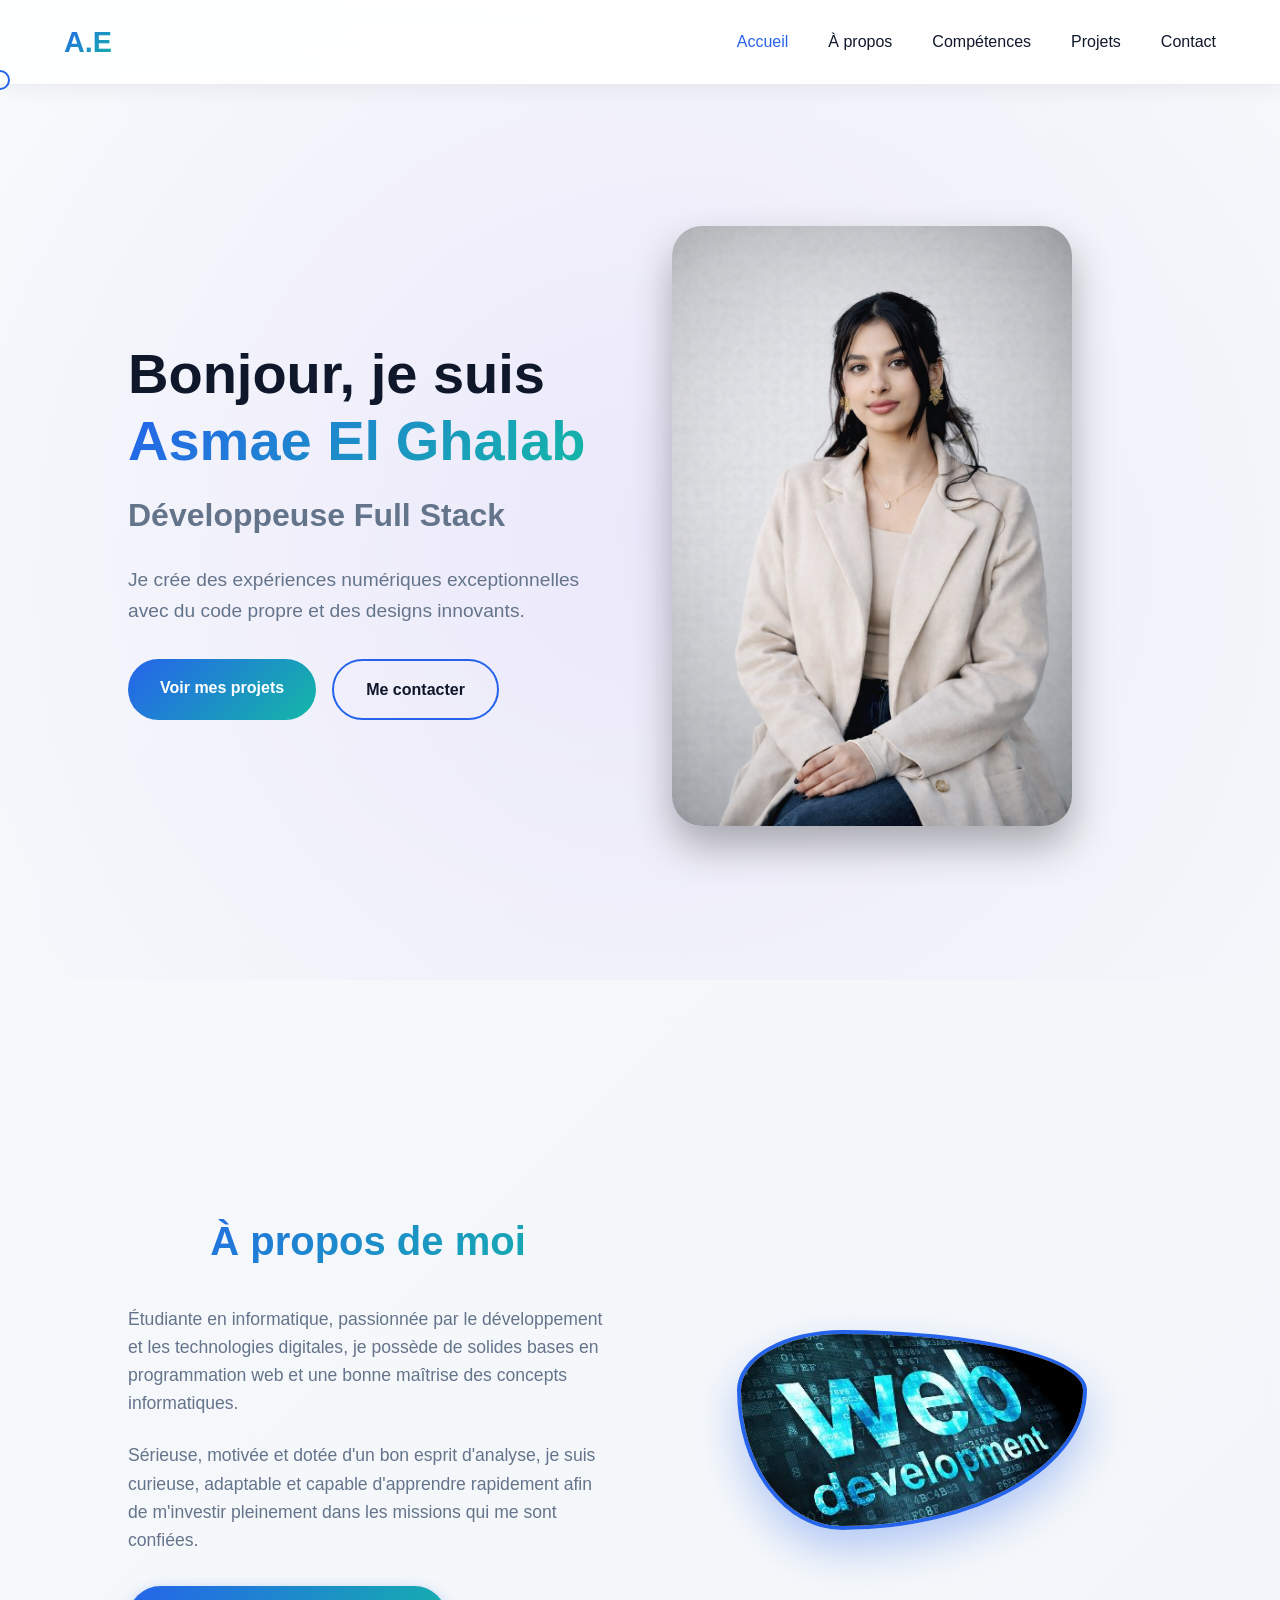
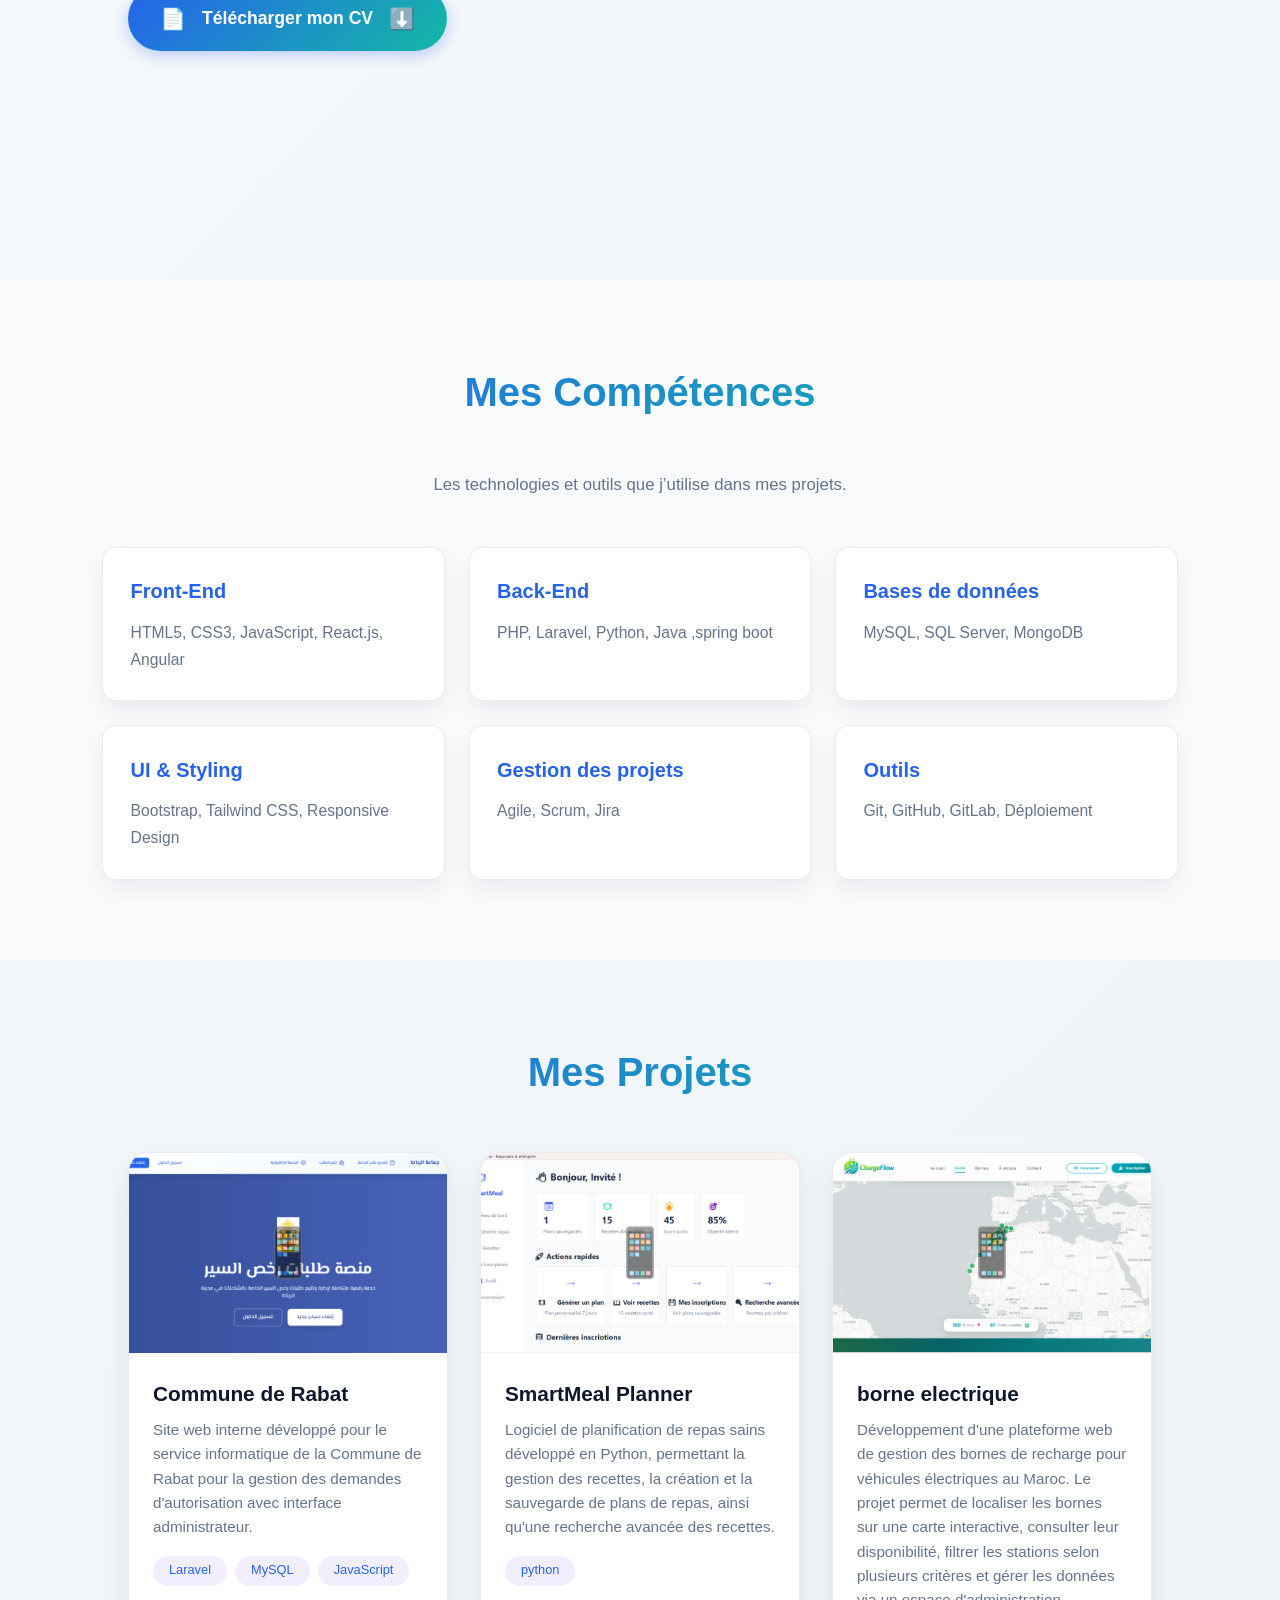
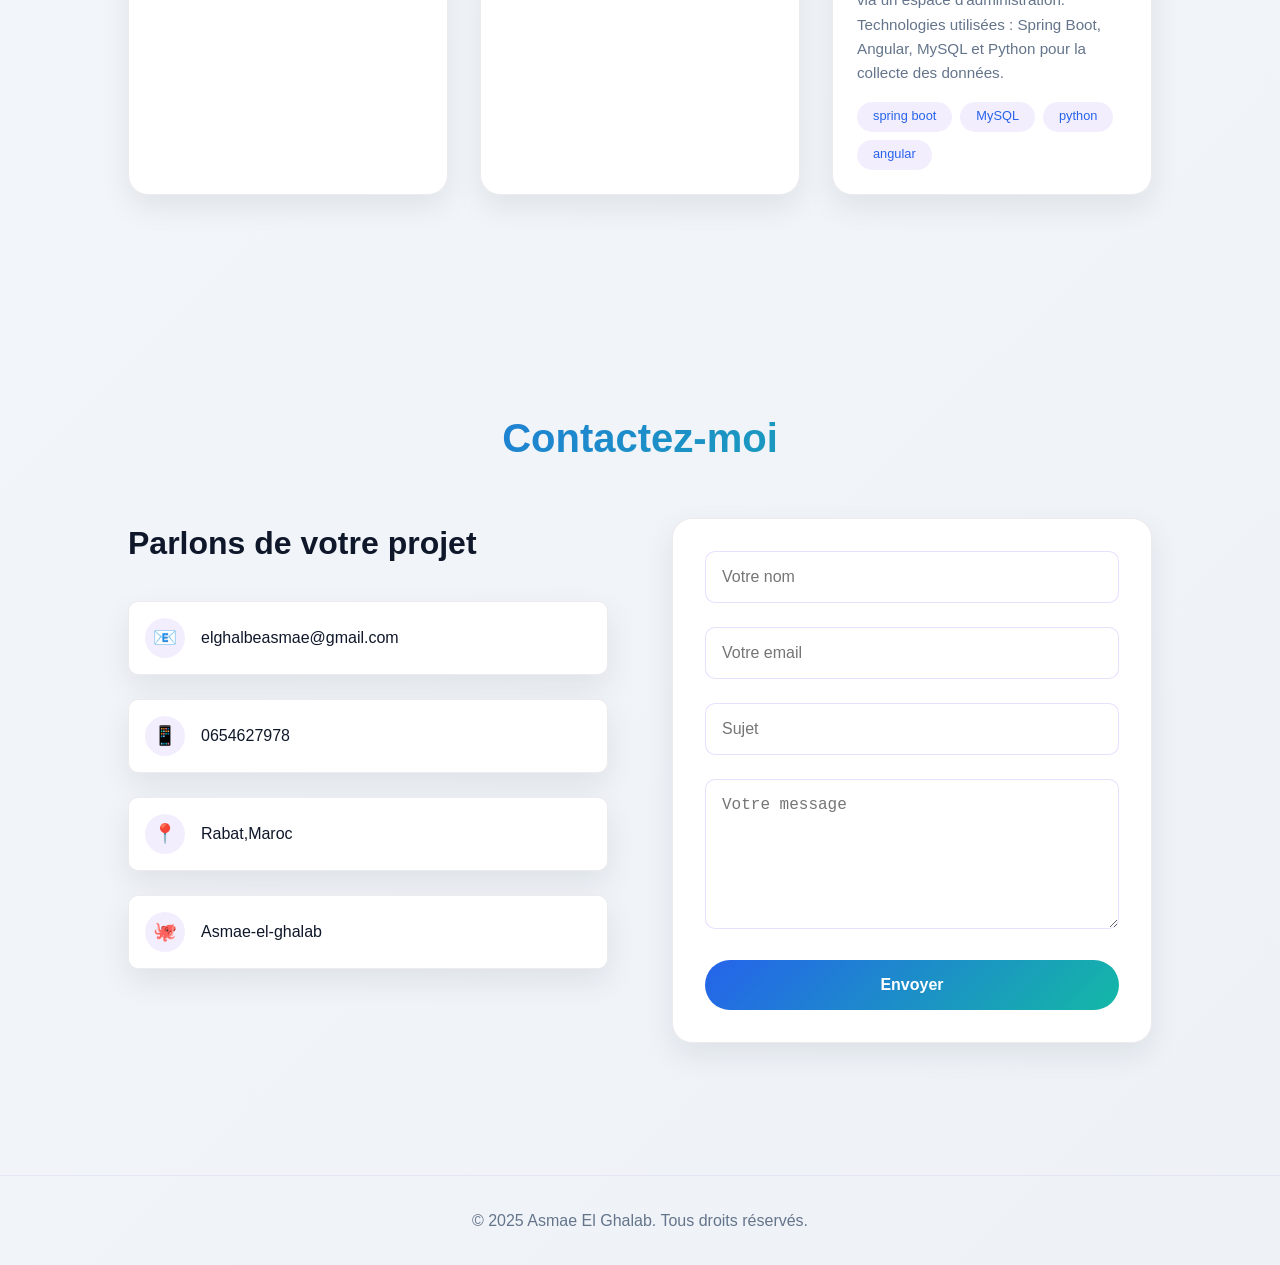
==== index.html @ 0dd9e02a "Rename portfolio.html to index.html" ====
<!DOCTYPE html>
<html lang="fr">
<head>
    <meta charset="UTF-8">
    <meta name="viewport" content="width=device-width, initial-scale=1.0">
    <title>Asmae El Ghalab - Développeuse Portfolio</title>
     <link rel="stylesheet" href="portfolio.css">
   
</head>
<body>
    <!-- Loader -->
    <div class="loader" id="loader">
        <div class="loader-text">Asmae EL GHALAB</div>
    </div>

    <!-- Custom Cursor -->
    <div class="cursor" id="cursor"></div>

    <!-- Navigation -->
    <nav>
        <div class="logo">A.E</div>
        <ul class="nav-links" id="navLinks">
            <li><a href="#home">Accueil</a></li>
            <li><a href="#about">À propos</a></li>
             <li><a href="#skills">Compétences</a></li>
            <li><a href="#projects">Projets</a></li>
            <li><a href="#contact">Contact</a></li>
        </ul>
        <div class="menu-toggle" id="menuToggle">
            <span></span>
            <span></span>
            <span></span>
        </div>
    </nav>

    <main>
        <!-- Hero Section -->
        <section id="home" class="hero">
            <div class="hero-content">
                <div class="hero-text">
                    <h1>Bonjour, je suis <span class="name">Asmae El Ghalab</span></h1>
                    <h2>Développeuse Full Stack</h2>
                    <p>Je crée des expériences numériques exceptionnelles avec du code propre et des designs innovants.</p>
                    <div class="hero-buttons">
                        <a href="#projects" class="btn btn-primary">Voir mes projets</a>
                        <a href="#contact" class="btn btn-outline">Me contacter</a>
                    </div>
                </div>
                <div class="hero-image">
                    <img src="imageA.png" alt="Asmae El Ghalab">
                </div>
            </div>
        </section>

        <!-- About Section -->
      <!-- About Section -->
<section id="about">
    <div class="about-content">
        <div class="about-text">
            <h2 class="section-title">À propos de moi</h2>
            <p>Étudiante en informatique, passionnée par le développement et les technologies digitales, je possède de solides bases en programmation web et une bonne maîtrise des concepts informatiques.</p>
            <p>Sérieuse, motivée et dotée d'un bon esprit d'analyse, je suis curieuse, adaptable et capable d'apprendre rapidement afin de m'investir pleinement dans les missions qui me sont confiées.</p>
            
            <!-- Bouton de téléchargement du CV -->
            <div class="cv-download">
                <a href="c:\Users\hp\Downloads\Black and White Simple Corporate Resume (2).pdf" download="Black and White Simple Corporate Resume (2).pdf" class="btn-cv">
                    <span class="cv-icon">📄</span>
                    Télécharger mon CV
                    <span class="download-icon">⬇️</span>
                </a>
            </div>
        </div>
          <div class="about-image">
            <img src="imageB.jpg" alt="Asmae El Ghalab" class="profile-image">
           
        </div>
       
    </div>
</section>
         <!-- Skills Section -->
<section id="skills" class="skills-section">
    <h2 class="section-title">Mes Compétences</h2>
    <p class="skills-subtitle">Les technologies et outils que j’utilise dans mes projets.</p>

    <div class="simple-skills-grid">
        <div class="simple-skill-card">
            <h3>Front-End</h3>
            <p>HTML5, CSS3, JavaScript, React.js, Angular </p>
        </div>

        <div class="simple-skill-card">
            <h3>Back-End</h3>
            <p>PHP, Laravel, Python, Java ,spring boot </p>
        </div>

        <div class="simple-skill-card">
            <h3>Bases de données</h3>
            <p>MySQL, SQL Server, MongoDB</p>
        </div>

        <div class="simple-skill-card">
            <h3>UI & Styling</h3>
            <p>Bootstrap, Tailwind CSS, Responsive Design</p>
        </div>

        <div class="simple-skill-card">
            <h3>Gestion des projets </h3>
            <p>Agile, Scrum, Jira</p>
        </div>

        <div class="simple-skill-card">
            <h3>Outils</h3>
            <p>Git, GitHub, GitLab, Déploiement</p>
        </div>
    </div>
</section>
        <!-- Projects Section -->
        <section id="projects">
            <h2 class="section-title">Mes Projets</h2>
            <div class="projects-grid" id="projectsGrid">
                <!-- Projects will be loaded dynamically with JavaScript -->
            </div>
        </section>

        <!-- Contact Section -->
        <section id="contact">
            <h2 class="section-title">Contactez-moi</h2>
            <div class="contact-content">
                <div class="contact-info">
                    <h2>Parlons de votre projet</h2>
                    
                    <div class="contact-details">
                        <div class="contact-item">
                            <div class="contact-icon">📧</div>
                            <div>elghalbeasmae@gmail.com</div>
                        </div>
                        <div class="contact-item">
                            <div class="contact-icon">📱</div>
                            <div>0654627978</div>
                        </div>
                        <div class="contact-item">
                            <div class="contact-icon">📍</div>
                            <div>Rabat,Maroc </div>
                        </div>
                       <div class="contact-item">
    <div class="contact-icon">🐙</div>
    <a href="https://github.com/Asmae-el-ghalab" target="_blank" style="color: var(--text-light); text-decoration: none;">Asmae-el-ghalab</a>
</div>
                    </div>
                </div>

           <!-- Modifiez votre formulaire comme ceci -->
       <!-- Ça marche sans configuration, sans JavaScript, immédiatement -->
    <form class="contact-form" action="https://formsubmit.co/elghalbeasmae@gmail.com" method="POST">
    <input type="hidden" name="_captcha" value="false">
    <input type="hidden" name="_template" value="box">
    <input type="hidden" name="_subject" value="Nouveau message depuis mon portfolio">
   

    <div class="form-group">
        <input type="text" name="Nom" placeholder="Votre nom" required>
    </div>

    <div class="form-group">
        <input type="email" name="Email" placeholder="Votre email" required>
    </div>

    <div class="form-group">
        <input type="text" name="Sujet" placeholder="Sujet" required>
    </div>

    <div class="form-group">
        <textarea name="Message" placeholder="Votre message" required></textarea>
    </div>

    <button type="submit" class="btn btn-primary" style="width: 100%;">
        Envoyer
    </button>
</form>
            </div>
        </section>
    </main>

    <footer>
        <p>&copy; 2025 Asmae El Ghalab. Tous droits réservés.</p>
    </footer>

    <script>
        // Projects data
        
        // Loader
        window.addEventListener('load', () => {
            setTimeout(() => {
                document.getElementById('loader').classList.add('hidden');
            }, 1500);
        });

        // Custom cursor
        const cursor = document.getElementById('cursor');
        
        document.addEventListener('mousemove', (e) => {
            cursor.style.left = e.clientX + 'px';
            cursor.style.top = e.clientY + 'px';
        });

        // Add hover effect to interactive elements
        const interactiveElements = document.querySelectorAll('a, button, .project-card, .skill-tag, .contact-item');
        interactiveElements.forEach(el => {
            el.addEventListener('mouseenter', () => cursor.classList.add('hover'));
            el.addEventListener('mouseleave', () => cursor.classList.remove('hover'));
        });

        // Mobile menu toggle
        const menuToggle = document.getElementById('menuToggle');
        const navLinks = document.getElementById('navLinks');

        menuToggle.addEventListener('click', () => {
            menuToggle.classList.toggle('active');
            navLinks.classList.toggle('active');
        });

        // Close mobile menu when clicking a link
        document.querySelectorAll('.nav-links a').forEach(link => {
            link.addEventListener('click', () => {
                menuToggle.classList.remove('active');
                navLinks.classList.remove('active');
            });
        });

        // Load projects dynamically
const projectsGrid = document.getElementById('projectsGrid');

const mesProjets = [
    {
        title: "Commune de Rabat",
        description: "Site web interne développé pour le service informatique de la Commune de Rabat pour la gestion des demandes d'autorisation avec interface administrateur.",
        tech: ['Laravel', 'MySQL', 'JavaScript'],
        imageUrl: 'app1.png',
        githubUrl: 'https://github.com/Asmae-el-ghalab/autorisation-circulation.git'
    },
    {
        title: "SmartMeal Planner",
        description: " Logiciel de planification de repas sains développé en Python, permettant la gestion des recettes, la création et la sauvegarde de plans de repas, ainsi qu'une recherche avancée des recettes.",
        tech: ['python'],
        imageUrl: 'app-recette.png',
        githubUrl: 'https://github.com/Asmae-el-ghalab/App-recette.git'
    }
    ,{
        title: "borne electrique ",
        description: "Développement d'une plateforme web de gestion des bornes de recharge pour véhicules électriques au Maroc. Le projet permet de localiser les bornes sur une carte interactive, consulter leur disponibilité, filtrer les stations selon plusieurs critères et gérer les données via un espace d'administration. Technologies utilisées : Spring Boot, Angular, MySQL et Python pour la collecte des données.",
        tech: ['spring boot', 'MySQL', 'python','angular'],
        imageUrl: 'borne.png',
        githubUrl: 'https://github.com/Asmae-el-ghalab/electric-charging-pipeline.git'
    }
];

projectsGrid.innerHTML = mesProjets.map(projet => {
    const techSpans = projet.tech.map(tech => `<span>${tech}</span>`).join('');

    return `
        <div class="project-card">
            <div class="project-image">
                <img src="${projet.imageUrl}" alt="${projet.title}" style="width: 100%; height: 100%; object-fit: cover;">
            </div>

            <div class="project-info">
                <h3>${projet.title}</h3>
                <p>${projet.description}</p>

                <div class="project-tech">
                    ${techSpans}
                </div>
            </div>

            <div class="project-links">
                <a href="${projet.githubUrl}" target="_blank" class="project-link">Code source</a>
            </div>
        </div>
    `;
}).join('');

        // Smooth scrolling for navigation links
        document.querySelectorAll('a[href^="#"]').forEach(anchor => {
            anchor.addEventListener('click', function (e) {
                e.preventDefault();
                const target = document.querySelector(this.getAttribute('href'));
                if (target) {
                    target.scrollIntoView({
                        behavior: 'smooth',
                        block: 'start'
                    });
                }
            });
        });

       

        // Animation on scroll
        const observerOptions = {
            threshold: 0.1,
            rootMargin: '0px 0px -50px 0px'
        };

        const observer = new IntersectionObserver((entries) => {
            entries.forEach(entry => {
                if (entry.isIntersecting) {
                    entry.target.style.opacity = '1';
                    entry.target.style.transform = 'translateY(0)';
                }
            });
        }, observerOptions);

        // Observe all sections and elements that should animate
        document.querySelectorAll('section, .stat-item, .project-card, .contact-item').forEach(el => {
            el.style.opacity = '0';
            el.style.transform = 'translateY(30px)';
            el.style.transition = 'opacity 0.6s ease, transform 0.6s ease';
            observer.observe(el);
        });

        // Active navigation link based on scroll position
        const sections = document.querySelectorAll('section');
        
        window.addEventListener('scroll', () => {
            let current = '';
            
            sections.forEach(section => {
                const sectionTop = section.offsetTop - 100;
                const sectionHeight = section.clientHeight;
                if (scrollY >= sectionTop && scrollY < sectionTop + sectionHeight) {
                    current = section.getAttribute('id');
                }
            });
            
            document.querySelectorAll('.nav-links a').forEach(link => {
                link.style.color = link.getAttribute('href') === `#${current}` 
                    ? 'var(--primary-color)' 
                    : 'var(--text-light)';
            });
        });
        // Gestion du téléchargement du CV avec feedback
document.addEventListener('DOMContentLoaded', function() {
    const cvButton = document.querySelector('.btn-cv');
    
    if (cvButton) {
        cvButton.addEventListener('click', function(e) {
            // Optionnel : Ajouter une classe pour l'animation de téléchargement
            this.classList.add('downloading');
            
            // Simuler un petit délai avant de retirer l'animation
            setTimeout(() => {
                this.classList.remove('downloading');
            }, 1000);
            
            // Le téléchargement se fera normalement grâce à l'attribut download
            // Vous pouvez ajouter un message de confirmation si vous voulez
            console.log('Téléchargement du CV en cours...');
        });
    }
}); 


    </script>
</body>
</html>
---- portfolio.css ----
/* ===== RESET & BASE ===== */
        * {
            margin: 0;
            padding: 0;
            box-sizing: border-box;
        }

        :root {
        --primary-color: #2563EB;
        --secondary-color: #14B8A6;
        --dark-bg: #F8FAFC;
        --darker-bg: #EEF2F7;
        --text-light: #0F172A;
        --text-gray: #64748B;
        --card-bg: #FFFFFF;
        --transition: all 0.3s ease;
}

        html {
            scroll-behavior: smooth;
        }

          body {
          font-family: 'Segoe UI', Tahoma, Geneva, Verdana, sans-serif;
          background: linear-gradient(135deg, #F8FAFC, #EEF2F7);
          color: var(--text-light);
          line-height: 1.6;
          overflow-x: hidden;
}
        /* ===== LOADER ===== */
        .loader {
            position: fixed;
            top: 0;
            left: 0;
            width: 100%;
            height: 100%;
            background: var(--darker-bg);
            display: flex;
            justify-content: center;
            align-items: center;
            z-index: 9999;
            transition: opacity 0.5s ease, visibility 0.5s ease;
        }

        .loader.hidden {
            opacity: 0;
            visibility: hidden;
        }

        .loader-text {
            font-size: 2rem;
            font-weight: bold;
            background: linear-gradient(135deg, var(--primary-color), var(--secondary-color));
            -webkit-background-clip: text;
            -webkit-text-fill-color: transparent;
            animation: pulse 1.5s ease-in-out infinite;
        }

        @keyframes pulse {
            0%, 100% { transform: scale(1); opacity: 1; }
            50% { transform: scale(1.1); opacity: 0.8; }
        }

        /* ===== CURSOR ===== */
        .cursor {
            width: 20px;
            height: 20px;
            border: 2px solid var(--primary-color);
            border-radius: 50%;
            position: fixed;
            pointer-events: none;
            z-index: 9999;
            transition: transform 0.2s ease;
            transform: translate(-50%, -50%);
        }

        .cursor.hover {
            transform: translate(-50%, -50%) scale(1.5);
            background: rgba(139, 92, 246, 0.1);
            border-color: var(--secondary-color);
        }

        /* ===== NAVIGATION ===== */
           nav {
    position: fixed;
    top: 0;
    width: 100%;
    padding: 1.2rem 5%;
    display: flex;
    justify-content: space-between;
    align-items: center;
    z-index: 1000;
    backdrop-filter: blur(14px);
    background: rgba(255, 255, 255, 0.85);
    border-bottom: 1px solid rgba(15, 23, 42, 0.08);
    box-shadow: 0 4px 20px rgba(15, 23, 42, 0.06);
}
        .logo {
            font-size: 1.8rem;
            font-weight: bold;
            background: linear-gradient(135deg, var(--primary-color), var(--secondary-color));
            -webkit-background-clip: text;
            -webkit-text-fill-color: transparent;
            cursor: pointer;
        }

        .nav-links {
            display: flex;
            gap: 2.5rem;
            list-style: none;
        }

        .nav-links a {
            color: var(--text-light);
            text-decoration: none;
            font-weight: 500;
            transition: var(--transition);
            position: relative;
        }

        .nav-links a::after {
            content: '';
            position: absolute;
            bottom: -5px;
            left: 0;
            width: 0;
            height: 2px;
            background: linear-gradient(135deg, var(--primary-color), var(--secondary-color));
            transition: var(--transition);
        }

        .nav-links a:hover {
            color: var(--primary-color);
        }

        .nav-links a:hover::after {
            width: 100%;
        }

        .menu-toggle {
            display: none;
            flex-direction: column;
            cursor: pointer;
        }

        .menu-toggle span {
            width: 25px;
            height: 3px;
            background: var(--text-light);
            margin: 3px 0;
            transition: var(--transition);
        }

        /* ===== MAIN CONTENT ===== */
        main {
            margin-top: 80px;
        }

        section {
            padding: 5rem 10%;
            min-height: 100vh;
            display: flex;
            flex-direction: column;
            justify-content: center;
        }
        /* Style pour l'image */
.about-image {
    position: relative;
    display: flex;
    flex-direction: column;
    align-items: center;
    justify-content: center;
}

.profile-image {
    width: 100%;
    max-width: 350px;
    height: auto;
    border-radius: 30% 70% 70% 30% / 30% 30% 70% 70%;
    object-fit: cover;
    box-shadow: 0 20px 40px rgba(37, 99, 235, 0.3);
    border: 4px solid var(--primary-color);
    transition: all 0.5s ease;
    animation: floatImage 6s ease-in-out infinite;
}

.profile-image:hover {
    transform: scale(1.02);
    box-shadow: 0 30px 60px rgba(37, 99, 235, 0.4);
    border-color: var(--secondary-color);
}

@keyframes floatImage {
    0%, 100% {
        transform: translateY(0);
    }
    50% {
        transform: translateY(-20px);
    }
}

.image-caption {
    margin-top: 1.5rem;
    text-align: center;
    background: var(--card-bg);
    padding: 0.8rem 2rem;
    border-radius: 50px;
    border: 1px solid var(--primary-color);
    box-shadow: 0 5px 15px rgba(37, 99, 235, 0.2);
}

.caption-text {
    display: block;
    font-size: 1.2rem;
    font-weight: 600;
    color: var(--primary-color);
}

.caption-title {
    display: block;
    font-size: 0.9rem;
    color: var(--text-gray);
    margin-top: 0.2rem;
}

/* Ajustement responsive pour l'image */
@media (max-width: 968px) {
    .about-image {
        order: -1; /* L'image apparaît en premier sur mobile */
        margin-bottom: 2rem;
    }
    
    .profile-image {
        max-width: 280px;
    }
}

@media (max-width: 480px) {
    .profile-image {
        max-width: 220px;
    }
    
    .image-caption {
        padding: 0.6rem 1.5rem;
    }
    
    .caption-text {
        font-size: 1rem;
    }
}
        /* ===== HERO SECTION ===== */
        .hero {
            position: relative;
            overflow: hidden;
        }

        .hero::before {
            content: '';
            position: absolute;
            top: -50%;
            right: -50%;
            width: 200%;
            height: 200%;
            background: radial-gradient(circle, rgba(139, 92, 246, 0.1) 0%, transparent 50%);
            animation: rotate 30s linear infinite;
        }

        @keyframes rotate {
            from { transform: rotate(0deg); }
            to { transform: rotate(360deg); }
        }

        .hero-content {
            display: grid;
            grid-template-columns: 1fr 1fr;
            gap: 4rem;
            align-items: center;
            position: relative;
            z-index: 1;
        }

        .hero-text h1 {
            font-size: 3.5rem;
            margin-bottom: 1rem;
            line-height: 1.2;
        }

        .hero-text .name {
            background: linear-gradient(135deg, var(--primary-color), var(--secondary-color));
            -webkit-background-clip: text;
            -webkit-text-fill-color: transparent;
        }

        .hero-text h2 {
            font-size: 2rem;
            color: var(--text-gray);
            margin-bottom: 1.5rem;
        }

        .hero-text p {
            font-size: 1.2rem;
            color: var(--text-gray);
            margin-bottom: 2rem;
            max-width: 500px;
        }

        .hero-buttons {
            display: flex;
            gap: 1rem;
        }

        .btn {
            padding: 1rem 2rem;
            border: none;
            border-radius: 50px;
            font-size: 1rem;
            font-weight: 600;
            cursor: pointer;
            transition: var(--transition);
            text-decoration: none;
            display: inline-block;
        }

        .btn-primary {
            background: linear-gradient(135deg, var(--primary-color), var(--secondary-color));
            color: white;
        }

        .btn-primary:hover {
            transform: translateY(-3px);
            box-shadow: 0 10px 20px rgba(139, 92, 246, 0.3);
        }

        .btn-outline {
            border: 2px solid var(--primary-color);
            background: transparent;
            color: var(--text-light);
        }

        .btn-outline:hover {
            background: var(--primary-color);
            transform: translateY(-3px);
        }

        .hero-image {
            position: relative;
        }

        .hero-image img {
            width: 100%;
            max-width: 400px;
            border-radius: 30px;
            box-shadow: 0 20px 40px rgba(0, 0, 0, 0.3);
            animation: float 6s ease-in-out infinite;
            filter: grayscale(20%);
            transition: var(--transition);
        }

        .hero-image img:hover {
            filter: grayscale(0%);
            transform: scale(1.02);
        }

        @keyframes float {
            0%, 100% { transform: translateY(0); }
            50% { transform: translateY(-20px); }
        }

        /* ===== ABOUT SECTION ===== */
        .about-content {
            display: grid;
            grid-template-columns: 1fr 1fr;
            gap: 4rem;
            align-items: center;
        }

        .about-text h2 {
            font-size: 2.5rem;
            margin-bottom: 2rem;
            background: linear-gradient(135deg, var(--primary-color), var(--secondary-color));
            -webkit-background-clip: text;
            -webkit-text-fill-color: transparent;
        }

        .about-text p {
            color: var(--text-gray);
            margin-bottom: 1.5rem;
            font-size: 1.1rem;
        }

        .skills {
            display: flex;
            flex-wrap: wrap;
            gap: 1rem;
            margin-top: 2rem;
        }

        .skill-tag {
            padding: 0.5rem 1.5rem;
            background: var(--card-bg);
            border-radius: 50px;
            font-size: 0.9rem;
            color: var(--text-light);
            border: 1px solid var(--primary-color);
            transition: var(--transition);
            cursor: default;
        }

        .skill-tag:hover {
            background: var(--primary-color);
            transform: translateY(-3px);
        }

        .about-stats {
            display: grid;
            grid-template-columns: repeat(2, 1fr);
            gap: 2rem;
        }

        .stat-item {
            text-align: center;
            padding: 2rem;
            background: var(--card-bg);
            border-radius: 20px;
            transition: var(--transition);
        }

        .stat-item:hover {
            transform: translateY(-10px);
            box-shadow: 0 10px 30px rgba(139, 92, 246, 0.2);
        }

        .stat-number {
            font-size: 2.5rem;
            font-weight: bold;
            background: linear-gradient(135deg, var(--primary-color), var(--secondary-color));
            -webkit-background-clip: text;
            -webkit-text-fill-color: transparent;
        }

        .stat-label {
            color: var(--text-gray);
            margin-top: 0.5rem;
        }

        /* ===== PROJECTS SECTION ===== */
        .section-title {
            font-size: 2.5rem;
            text-align: center;
            margin-bottom: 3rem;
            background: linear-gradient(135deg, var(--primary-color), var(--secondary-color));
            -webkit-background-clip: text;
            -webkit-text-fill-color: transparent;
        }

        .projects-grid {
            display: grid;
            grid-template-columns: repeat(auto-fit, minmax(300px, 1fr));
            gap: 2rem;
        }

        .project-card {
            background: var(--card-bg);
            border-radius: 20px;
            overflow: hidden;
            transition: var(--transition);
            cursor: pointer;
            position: relative;
        }

        .project-card:hover {
            transform: translateY(-10px);
            box-shadow: 0 20px 40px rgba(139, 92, 246, 0.2);
        }

        .project-image {
            width: 100%;
            height: 200px;
            background: linear-gradient(135deg, var(--primary-color), var(--secondary-color));
            position: relative;
            overflow: hidden;
        }

        .project-image::before {
            content: '📱';
            position: absolute;
            top: 50%;
            left: 50%;
            transform: translate(-50%, -50%);
            font-size: 3rem;
            opacity: 0.5;
        }

        .project-info {
            padding: 1.5rem;
        }

        .project-info h3 {
            font-size: 1.3rem;
            margin-bottom: 0.5rem;
        }

        .project-info p {
            color: var(--text-gray);
            margin-bottom: 1rem;
            font-size: 0.95rem;
        }

        .project-tech {
            display: flex;
            flex-wrap: wrap;
            gap: 0.5rem;
        }

        .project-tech span {
            padding: 0.3rem 1rem;
            background: rgba(139, 92, 246, 0.1);
            border-radius: 50px;
            font-size: 0.8rem;
            color: var(--primary-color);
        }

        .project-links {
            position: absolute;
            top: 0;
            left: 0;
            width: 100%;
            height: 100%;
            background: rgba(15, 23, 42, 0.9);
            display: flex;
            justify-content: center;
            align-items: center;
            gap: 1rem;
            opacity: 0;
            transition: var(--transition);
        }

        .project-card:hover .project-links {
            opacity: 1;
        }

        .project-link {
            padding: 0.8rem 1.5rem;
            background: var(--primary-color);
            color: white;
            text-decoration: none;
            border-radius: 50px;
            transition: var(--transition);
        }

        .project-link:hover {
            background: var(--secondary-color);
            transform: scale(1.1);
        }

        /* ===== CONTACT SECTION ===== */
        .contact-content {
            display: grid;
            grid-template-columns: 1fr 1fr;
            gap: 4rem;
            align-items: start;
        }

        .contact-info h2 {
            font-size: 2rem;
            margin-bottom: 1.5rem;
        }

        .contact-details {
            margin-top: 2rem;
        }

        .contact-item {
            display: flex;
            align-items: center;
            gap: 1rem;
            margin-bottom: 1.5rem;
            padding: 1rem;
            background: var(--card-bg);
            border-radius: 10px;
            transition: var(--transition);
        }

        .contact-item:hover {
            transform: translateX(10px);
            background: linear-gradient(135deg, var(--primary-color), var(--secondary-color));
        }

        .contact-icon {
            width: 40px;
            height: 40px;
            background: rgba(139, 92, 246, 0.1);
            border-radius: 50%;
            display: flex;
            align-items: center;
            justify-content: center;
            font-size: 1.2rem;
        }

        .contact-form {
            background: var(--card-bg);
            padding: 2rem;
            border-radius: 20px;
        }

        .form-group {
            margin-bottom: 1.5rem;
        }

        .form-group input,
        .form-group textarea {
            width: 100%;
            padding: 1rem;
            background: rgba(255, 255, 255, 0.05);
            border: 1px solid rgba(139, 92, 246, 0.2);
            border-radius: 10px;
            color: var(--text-light);
            font-size: 1rem;
            transition: var(--transition);
        }

        .form-group input:focus,
        .form-group textarea:focus {
            outline: none;
            border-color: var(--primary-color);
            background: rgba(139, 92, 246, 0.1);
        }

        .form-group textarea {
            height: 150px;
            resize: vertical;
        }

        /* ===== FOOTER ===== */
        footer {
            text-align: center;
            padding: 2rem;
            border-top: 1px solid rgba(139, 92, 246, 0.1);
            color: var(--text-gray);
        }

        /* ===== RESPONSIVE DESIGN ===== */
        @media (max-width: 968px) {
            .hero-content,
            .about-content,
            .contact-content {
                grid-template-columns: 1fr;
                text-align: center;
            }

            .hero-text p {
                margin: 0 auto 2rem;
            }

            .hero-buttons {
                justify-content: center;
            }

            .hero-image {
                order: -1;
            }

            .hero-image img {
                max-width: 300px;
                margin: 0 auto;
            }

            .about-stats {
                margin-top: 2rem;
            }

            .nav-links {
                position: fixed;
                top: 80px;
                left: -100%;
                width: 100%;
                height: calc(100vh - 80px);
                background: var(--dark-bg);
                flex-direction: column;
                align-items: center;
                justify-content: center;
                transition: var(--transition);
                backdrop-filter: blur(10px);
            }

            .nav-links.active {
                left: 0;
            }

            .menu-toggle {
                display: flex;
            }

            .menu-toggle.active span:nth-child(1) {
                transform: rotate(45deg) translate(8px, 6px);
            }

            .menu-toggle.active span:nth-child(2) {
                opacity: 0;
            }

            .menu-toggle.active span:nth-child(3) {
                transform: rotate(-45deg) translate(7px, -5px);
            }
        }

        @media (max-width: 480px) {
            section {
                padding: 3rem 5%;
            }

            .hero-text h1 {
                font-size: 2.5rem;
            }

            .hero-text h2 {
                font-size: 1.5rem;
            }

            .btn {
                padding: 0.8rem 1.5rem;
            }
        } 
        /* Bouton de téléchargement CV */
.cv-download {
    margin-top: 2rem;
    text-align: left;
}

.btn-cv {
    display: inline-flex;
    align-items: center;
    gap: 1rem;
    background: linear-gradient(135deg, var(--primary-color), var(--secondary-color));
    color: white;
    padding: 1rem 2rem;
    border-radius: 50px;
    text-decoration: none;
    font-weight: 600;
    font-size: 1.1rem;
    transition: all 0.3s ease;
    border: none;
    cursor: pointer;
    box-shadow: 0 4px 15px rgba(37, 99, 235, 0.3);
    position: relative;
    overflow: hidden;
}

.btn-cv::before {
    content: '';
    position: absolute;
    top: 0;
    left: -100%;
    width: 100%;
    height: 100%;
    background: linear-gradient(90deg, transparent, rgba(255, 255, 255, 0.2), transparent);
    transition: left 0.5s ease;
}

.btn-cv:hover {
    transform: translateY(-3px);
    box-shadow: 0 8px 25px rgba(37, 99, 235, 0.4);
}

.btn-cv:hover::before {
    left: 100%;
}

.btn-cv:active {
    transform: translateY(-1px);
}

.cv-icon, .download-icon {
    font-size: 1.3rem;
    transition: transform 0.3s ease;
}

.btn-cv:hover .download-icon {
    transform: translateY(3px);
}

/* Animation de chargement (optionnelle) */
.btn-cv.downloading {
    pointer-events: none;
    opacity: 0.8;
}

.btn-cv.downloading .download-icon {
    animation: bounce 1s infinite;
}

@keyframes bounce {
    0%, 100% { transform: translateY(0); }
    50% { transform: translateY(5px); }
}

/* Responsive */
@media (max-width: 768px) {
    .btn-cv {
        padding: 0.8rem 1.5rem;
        font-size: 1rem;
    }
}
/* Skills Section */
.skills-section {
    padding: 5rem 8%;
    background: linear-gradient(135deg, rgba(37, 99, 235, 0.05), rgba(124, 58, 237, 0.05));
    min-height: auto;
}

.skills-subtitle {
    text-align: center;
    color: var(--text-gray);
    margin-bottom: 3rem;
    font-size: 1.1rem;
}

.skills-grid {
    display: grid;
    grid-template-columns: repeat(auto-fit, minmax(350px, 1fr));
    gap: 2rem;
    max-width: 1400px;
    margin: 0 auto;
}

.skill-card {
    background: var(--card-bg);
    border-radius: 20px;
    padding: 1.8rem;
    border: 1px solid rgba(37, 99, 235, 0.1);
    transition: all 0.3s ease;
    position: relative;
    overflow: hidden;
}

.skill-card::before {
    content: '';
    position: absolute;
    top: 0;
    left: 0;
    width: 4px;
    height: 100%;
    background: linear-gradient(to bottom, var(--primary-color), var(--secondary-color));
    transition: width 0.3s ease;
}

.skill-card:hover {
    transform: translateY(-5px);
    box-shadow: 0 20px 40px rgba(37, 99, 235, 0.2);
    border-color: var(--primary-color);
}

.skill-card:hover::before {
    width: 6px;
}

.skill-header {
    display: flex;
    align-items: center;
    gap: 1rem;
    margin-bottom: 1.5rem;
    border-bottom: 2px solid rgba(37, 99, 235, 0.2);
    padding-bottom: 1rem;
}

.skill-icon {
    font-size: 2rem;
    background: linear-gradient(135deg, var(--primary-color), var(--secondary-color));
    -webkit-background-clip: text;
    -webkit-text-fill-color: transparent;
}

.skill-header h3 {
    color: var(--primary-color);
    font-size: 1.3rem;
    font-weight: 600;
}

.skill-content {
    display: flex;
    flex-direction: column;
    gap: 1.2rem;
}

.skill-item {
    display: flex;
    flex-direction: column;
    gap: 0.5rem;
}

.skill-label {
    color: var(--text-gray);
    font-size: 0.9rem;
    font-weight: 500;
    text-transform: uppercase;
    letter-spacing: 0.5px;
}

.skill-item .skill-tags {
    display: flex;
    flex-wrap: wrap;
    gap: 0.5rem;
    justify-content: flex-start;
    margin: 0;
}

.skill-item .skill-tag {
    background: rgba(37, 99, 235, 0.1);
    color: var(--text-light);
    padding: 0.4rem 1rem;
    border-radius: 20px;
    font-size: 0.9rem;
    border: 1px solid rgba(37, 99, 235, 0.3);
    transition: all 0.3s;
    cursor: default;
}

.skill-item .skill-tag:hover {
    background: var(--primary-color);
    transform: translateY(-2px);
    box-shadow: 0 5px 15px rgba(37, 99, 235, 0.3);
}

/* Animation au scroll */
.skill-card {
    opacity: 0;
    transform: translateY(30px);
    animation: fadeInUp 0.6s ease forwards;
}

.skill-card:nth-child(1) { animation-delay: 0.1s; }
.skill-card:nth-child(2) { animation-delay: 0.2s; }
.skill-card:nth-child(3) { animation-delay: 0.3s; }
.skill-card:nth-child(4) { animation-delay: 0.4s; }
.skill-card:nth-child(5) { animation-delay: 0.5s; }

@keyframes fadeInUp {
    to {
        opacity: 1;
        transform: translateY(0);
    }
}

/* Responsive */
@media (max-width: 768px) {
    .skills-grid {
        grid-template-columns: 1fr;
        gap: 1.5rem;
    }
    
    .skill-card {
        padding: 1.5rem;
    }
    
    .skill-header h3 {
        font-size: 1.2rem;
    }
    
    .skill-icon {
        font-size: 1.8rem;
    }
}

@media (max-width: 480px) {
    .skills-section {
        padding: 3rem 5%;
    }
    
    .skills-subtitle {
        font-size: 1rem;
    }
    
    .skill-item .skill-tag {
        padding: 0.3rem 0.8rem;
        font-size: 0.85rem;
    }
}
/* Alternative avec Grid */
.skills-center {
    display: grid;
    grid-template-columns: repeat(2, minmax(300px, 350px));
    justify-content: center;     /* Centre horizontalement la grille */
    align-content: center;       /* Centre verticalement */
    gap: 2rem;
    min-height: 500px;
    margin: 0 auto;
    width: fit-content;          /* Ajuste la largeur au contenu */
}
.project-card,
.skill-card,
.contact-form,
.contact-item,
.stat-item {
    background: #FFFFFF;
    border: 1px solid rgba(15, 23, 42, 0.08);
    box-shadow: 0 12px 30px rgba(15, 23, 42, 0.08);
}
.skills-section {
    padding: 5rem 8%;
    background: #F8FAFC;
    min-height: auto;
}

.skills-subtitle {
    text-align: center;
    color: var(--text-gray);
    margin-bottom: 3rem;
    font-size: 1.05rem;
}

.simple-skills-grid {
    display: grid;
    grid-template-columns: repeat(auto-fit, minmax(260px, 1fr));
    gap: 1.5rem;
    max-width: 1100px;
    margin: 0 auto;
}

.simple-skill-card {
    background: #FFFFFF;
    border: 1px solid rgba(15, 23, 42, 0.08);
    border-radius: 14px;
    padding: 1.7rem;
    box-shadow: 0 10px 25px rgba(15, 23, 42, 0.06);
    transition: all 0.3s ease;
}

.simple-skill-card:hover {
    transform: translateY(-6px);
    border-color: var(--primary-color);
    box-shadow: 0 16px 35px rgba(37, 99, 235, 0.12);
}

.simple-skill-card h3 {
    color: var(--primary-color);
    font-size: 1.25rem;
    margin-bottom: 0.8rem;
}

.simple-skill-card p {
    color: var(--text-gray);
    font-size: 0.98rem;
    line-height: 1.7;
}
@media (max-width: 768px) {
    .skills-center {
        grid-template-columns: 1fr;  /* Une seule colonne sur mobile */
        justify-items: center;        /* Centre les cartes */
    }
}
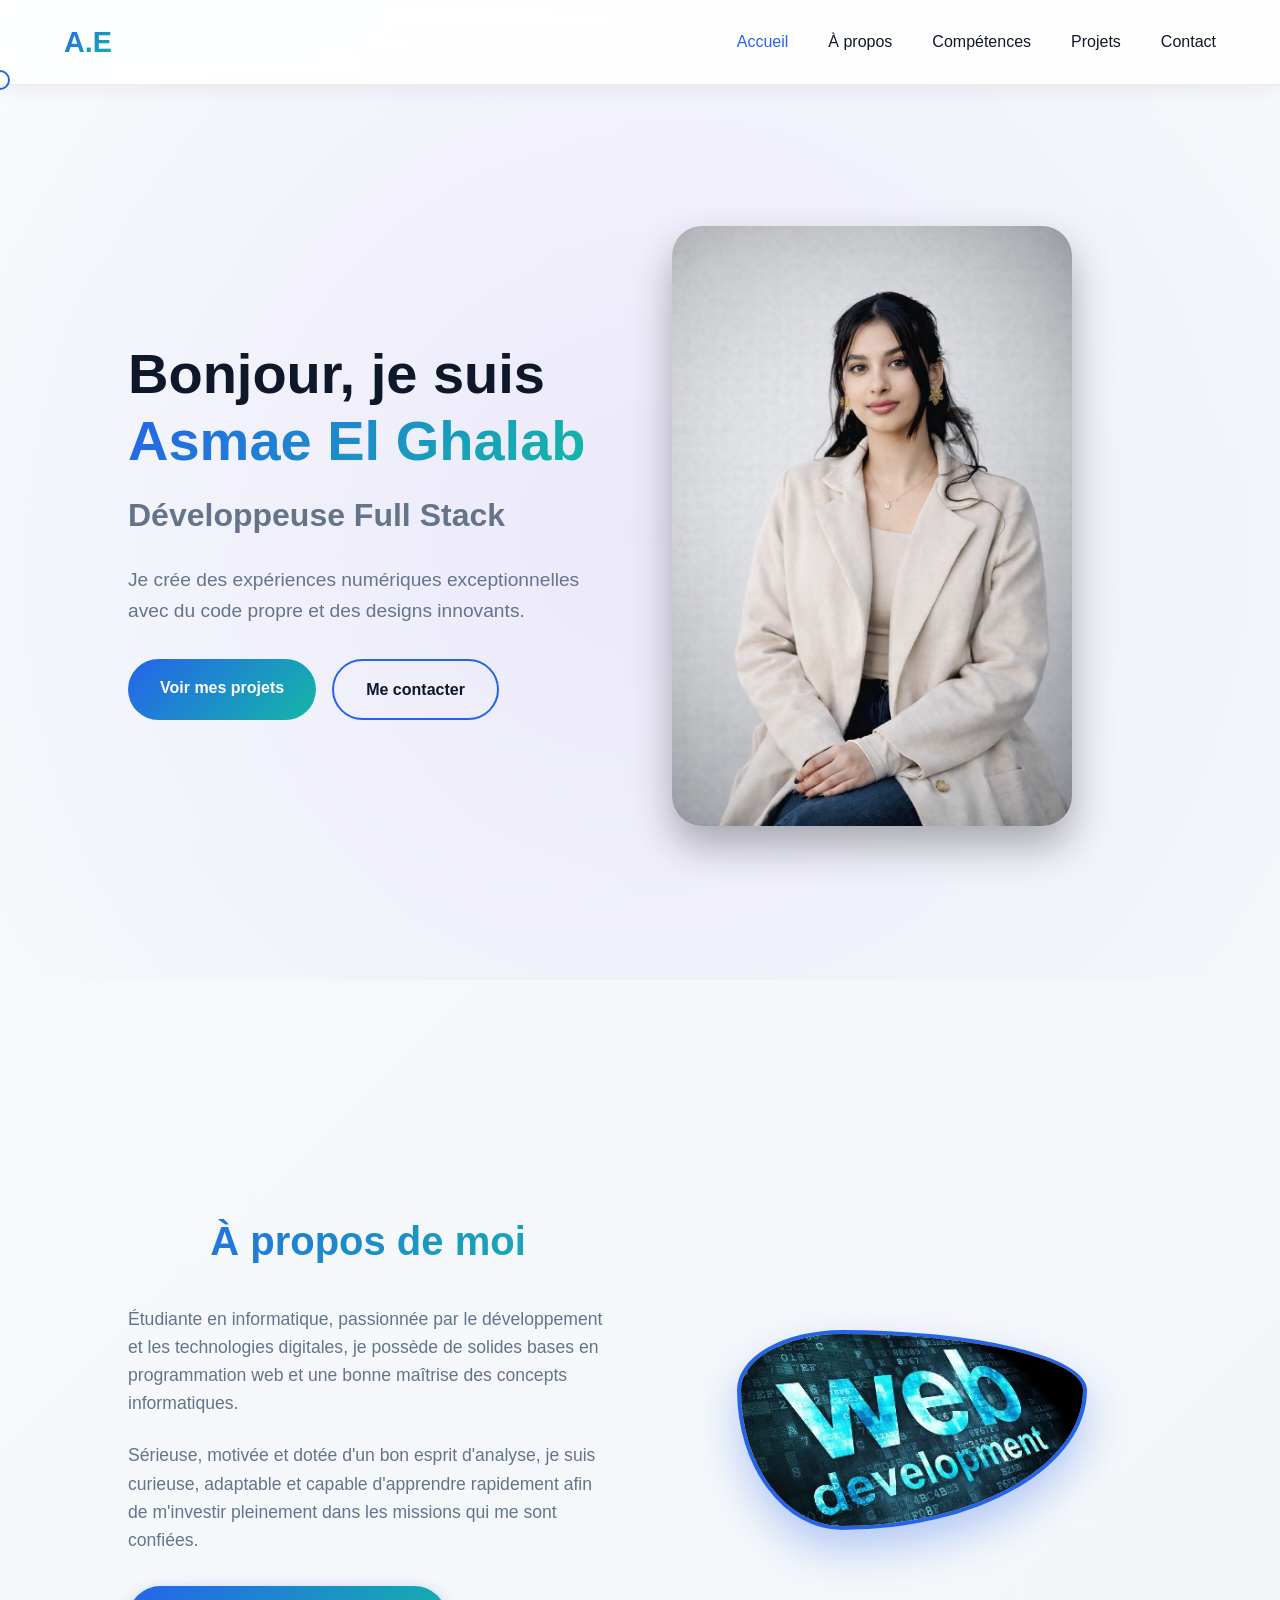
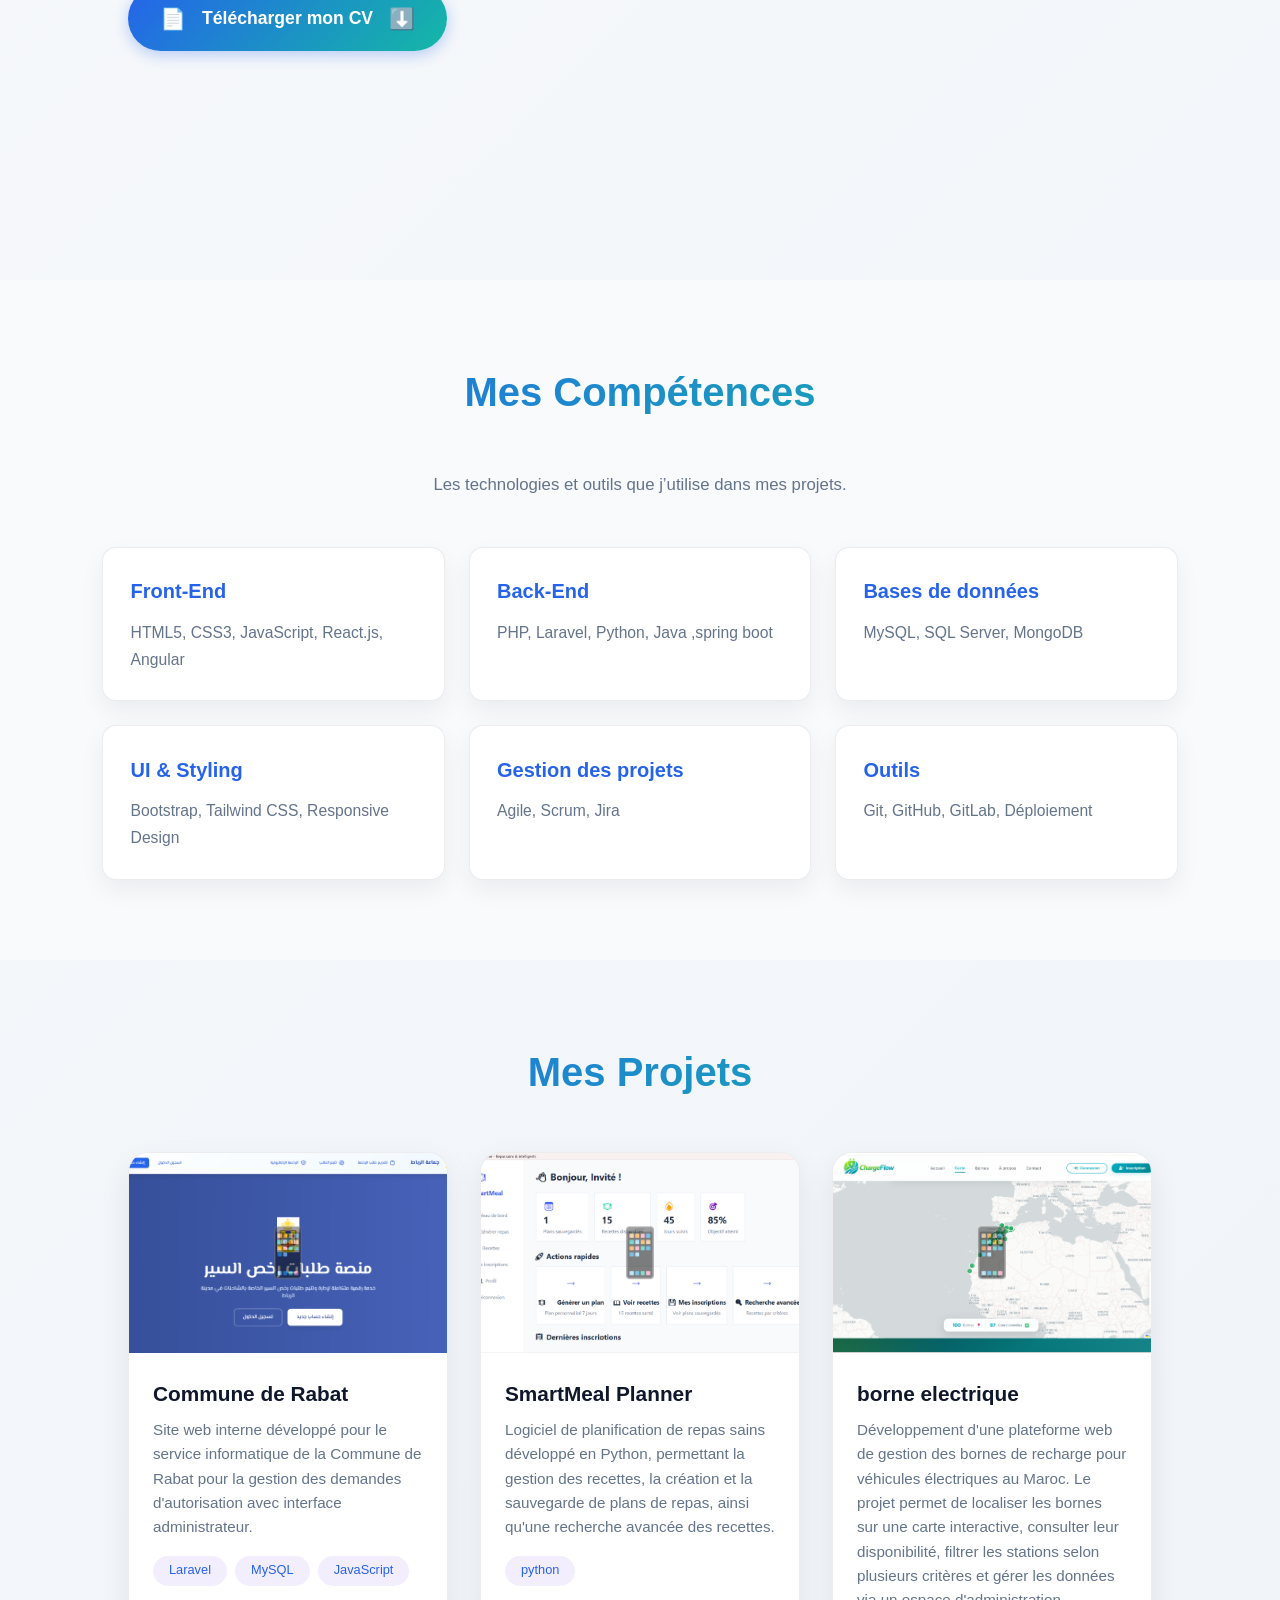
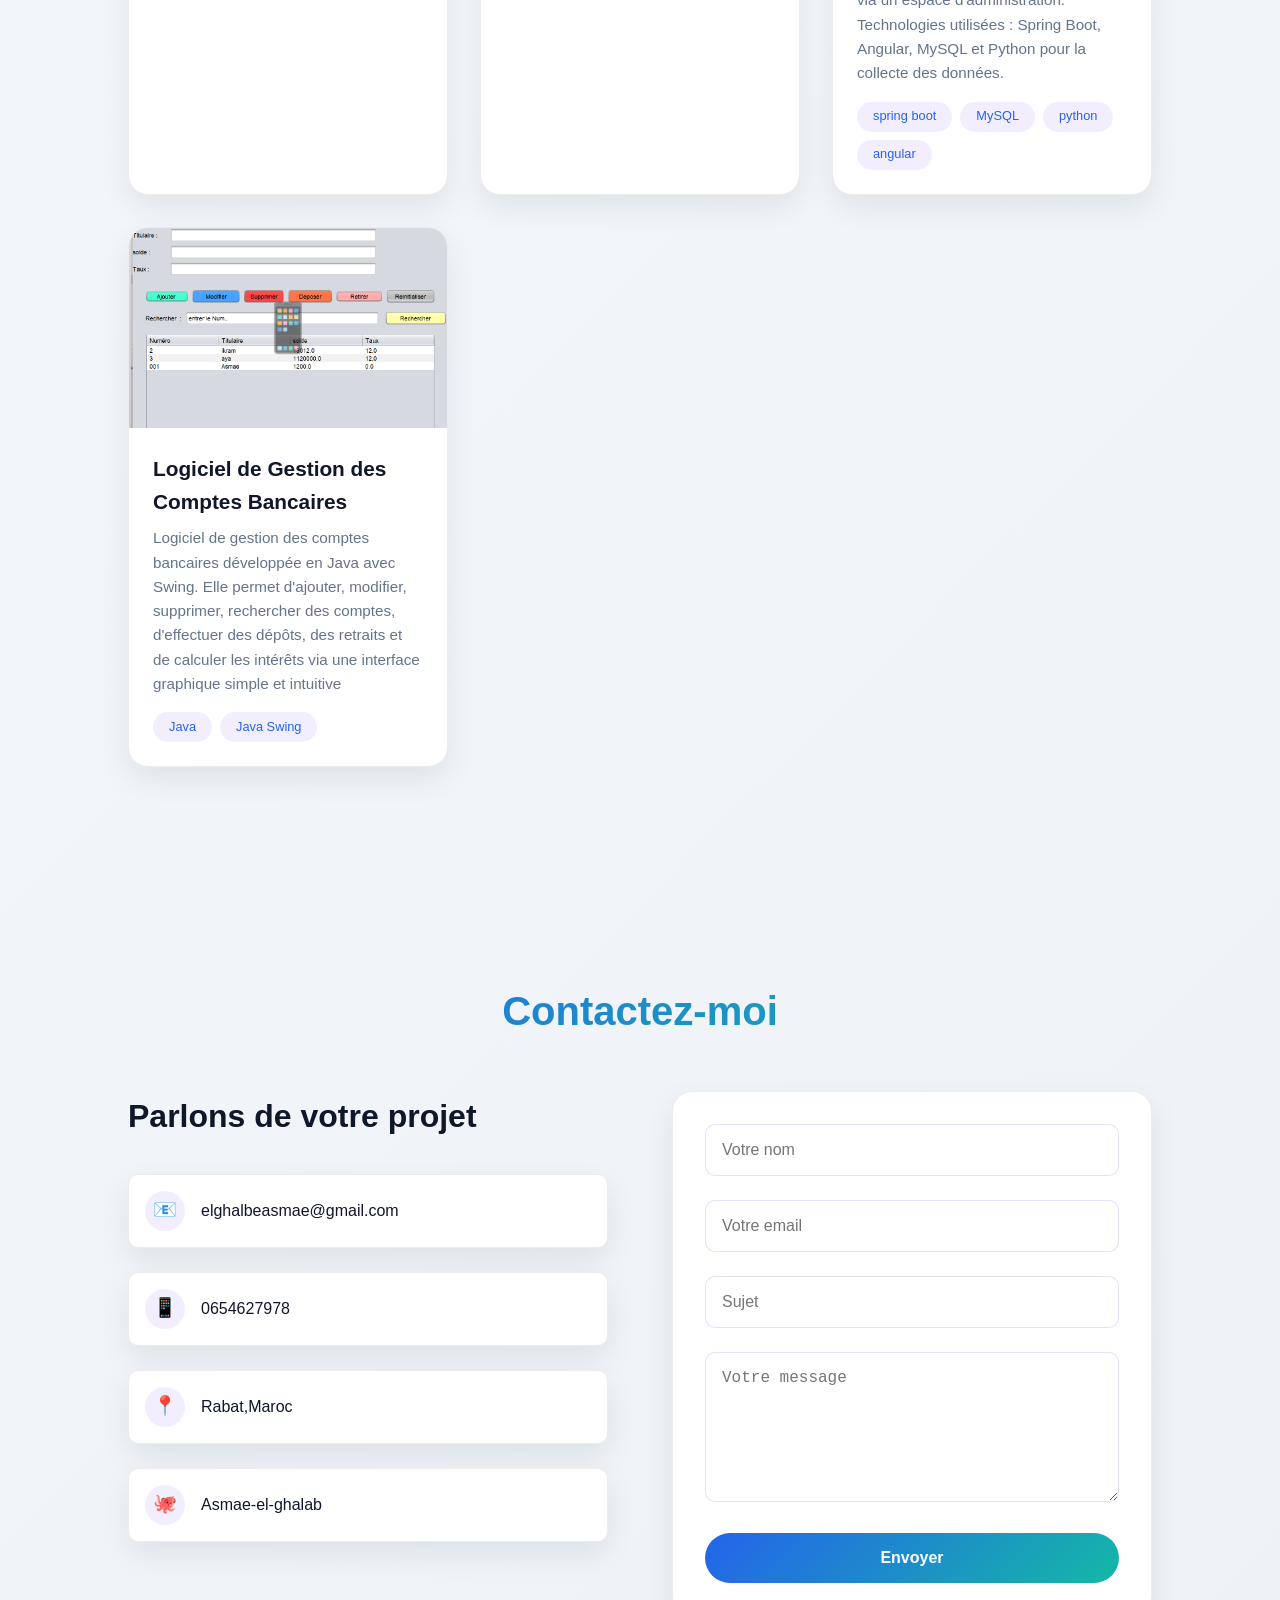
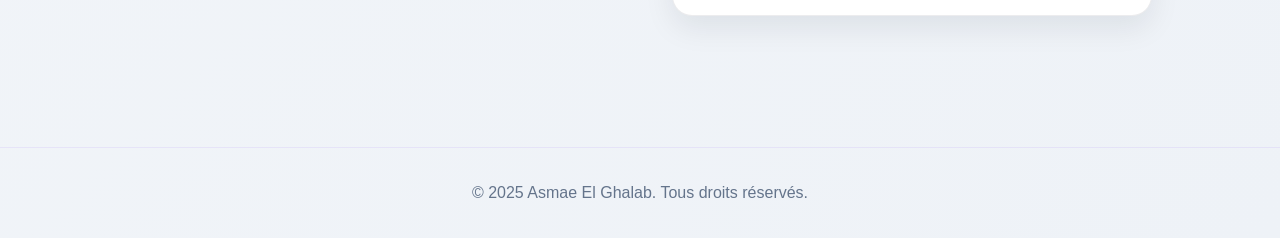
==== commit 73adf150: "Merge branch 'main' of https://github.com/Asmae-el-ghalab/portfolio" ====
--- a/index.html
+++ b/index.html
@@ -63,7 +63,7 @@
             
             <!-- Bouton de téléchargement du CV -->
             <div class="cv-download">
-                <a href="c:\Users\hp\Downloads\Black and White Simple Corporate Resume (2).pdf" download="Black and White Simple Corporate Resume (2).pdf" class="btn-cv">
+                <a href="Asmae_ElGhalab_2026.pdf" download="Asmae_ElGhalab_2026.pdf" class="btn-cv">
                     <span class="cv-icon">📄</span>
                     Télécharger mon CV
                     <span class="download-icon">⬇️</span>
@@ -251,7 +251,15 @@
         tech: ['spring boot', 'MySQL', 'python','angular'],
         imageUrl: 'borne.png',
         githubUrl: 'https://github.com/Asmae-el-ghalab/electric-charging-pipeline.git'
-    }
+    } , 
+    {
+        title: " Logiciel de Gestion des Comptes Bancaires ",
+        description: "Logiciel de gestion des comptes bancaires développée en Java avec Swing. Elle permet d'ajouter, modifier, supprimer, rechercher des comptes, d'effectuer des dépôts, des retraits et de calculer les intérêts via une interface graphique simple et intuitive",
+        tech: ['Java','Java Swing'],
+        imageUrl: 'banque.png',
+        githubUrl: 'https://github.com/Asmae-el-ghalab/Gestion-Comptes-Bancaires.git'
+    } 
+
 ];
 
 projectsGrid.innerHTML = mesProjets.map(projet => {
--- a/portfolio.css
+++ b/portfolio.css
@@ -1048,4 +1048,114 @@
         grid-template-columns: 1fr;  /* Une seule colonne sur mobile */
         justify-items: center;        /* Centre les cartes */
     }
+} 
+/* ==========================
+   RESPONSIVE - MES COMPÉTENCES
+========================== */
+
+/* Tablette */
+@media (max-width: 992px) {
+
+    .skills-section {
+        padding: 4rem 6%;
+    }
+
+    .simple-skills-grid,
+    .skills-grid {
+        grid-template-columns: repeat(2, 1fr);
+        gap: 1.5rem;
+    }
+
+    .simple-skill-card,
+    .skill-card {
+        padding: 1.5rem;
+    }
+
+    .skill-header h3,
+    .simple-skill-card h3 {
+        font-size: 1.2rem;
+    }
+}
+
+/* Mobile */
+@media (max-width: 768px) {
+
+    .skills-section {
+        padding: 3rem 5%;
+    }
+
+    .skills-subtitle {
+        font-size: 1rem;
+        margin-bottom: 2rem;
+    }
+
+    .simple-skills-grid,
+    .skills-grid,
+    .skills-center {
+        grid-template-columns: 1fr;
+        width: 100%;
+        gap: 1.2rem;
+    }
+
+    .simple-skill-card,
+    .skill-card {
+        width: 100%;
+        padding: 1.3rem;
+    }
+
+    .skill-header {
+        flex-direction: row;
+        align-items: center;
+        gap: 0.8rem;
+    }
+
+    .skill-header h3,
+    .simple-skill-card h3 {
+        font-size: 1.1rem;
+    }
+
+    .skill-icon {
+        font-size: 1.6rem;
+    }
+
+    .skill-item .skill-tags {
+        justify-content: flex-start;
+    }
+
+    .skill-item .skill-tag {
+        font-size: 0.85rem;
+        padding: 0.4rem 0.8rem;
+    }
+}
+
+/* Petit téléphone */
+@media (max-width: 480px) {
+
+    .skills-section {
+        padding: 2.5rem 1rem;
+    }
+
+    .section-title {
+        font-size: 2rem;
+    }
+
+    .skills-subtitle {
+        font-size: 0.95rem;
+    }
+
+    .simple-skill-card,
+    .skill-card {
+        padding: 1rem;
+        border-radius: 12px;
+    }
+
+    .skill-header h3,
+    .simple-skill-card h3 {
+        font-size: 1rem;
+    }
+
+    .skill-item .skill-tag {
+        font-size: 0.8rem;
+        padding: 0.35rem 0.7rem;
+    }
 }
